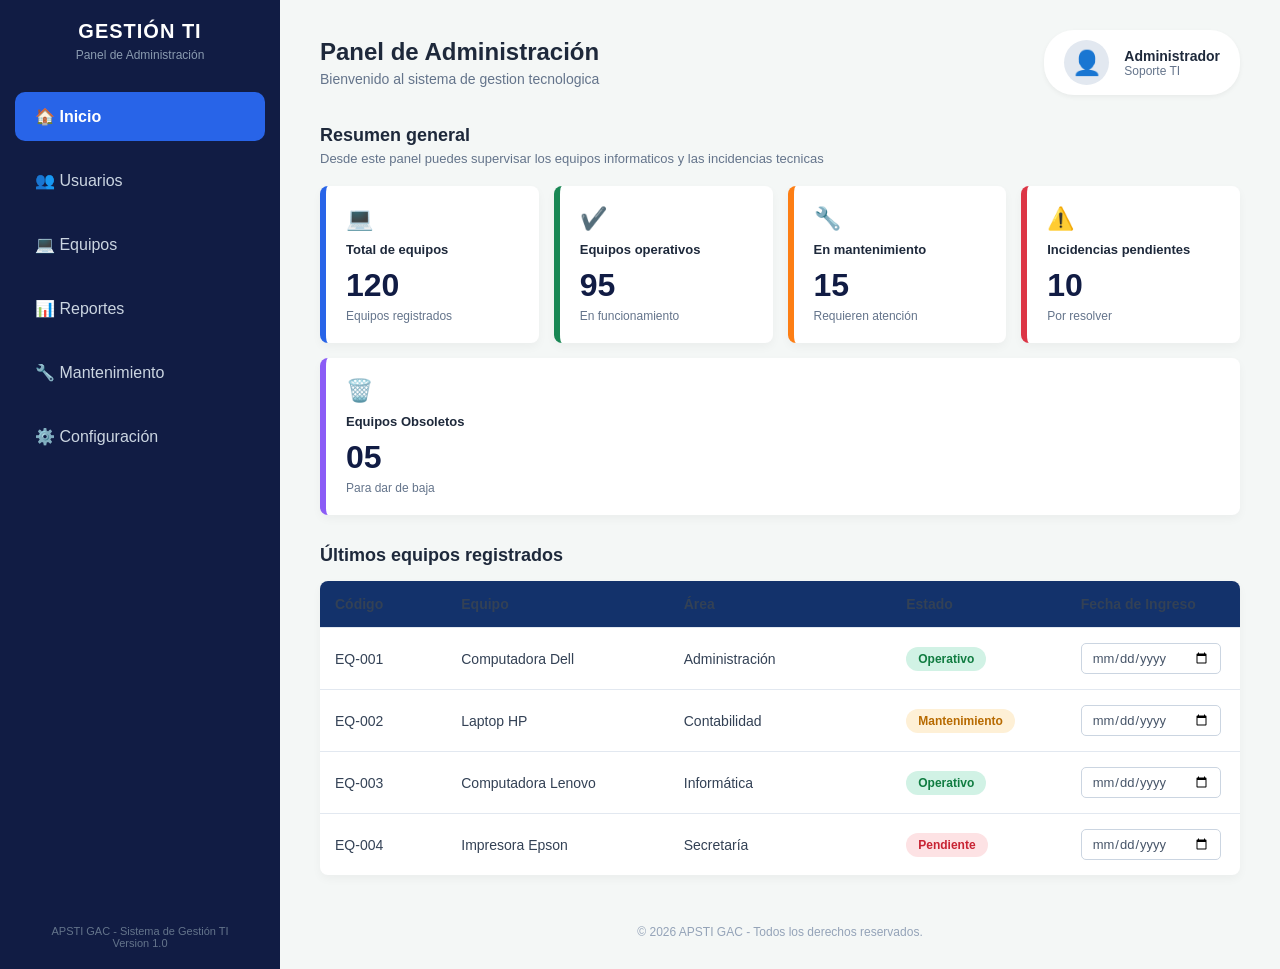
==== examen_19/11/2026/index.html @ 00951ed9 "Aqui presento mi examen practico conjuntamente con los archivos de la anterior clase" ====
<!DOCTYPE html>
<html lang="en">
<head>
    <meta charset="UTF-8">
    <meta name="viewport" content="width=device-width, initial-scale=1.0">
    <title>Examen practica 01</title>
    <link rel="stylesheet" href="style.css">
</head>
<body>
        <div class="dashboard">

        <!-- MENÚ LATERAL -->
        <aside class="sidebar">
            <div class="logo-area">
                <h2>GESTIÓN TI</h2>
                <p>Panel de Administración</p>
            </div>
            
            <nav class="menu">
                <a href="#" class="activo">🏠 Inicio</a>
                <a href="#">👥 Usuarios</a>
                <a href="#">💻 Equipos</a>
                <a href="#">📊 Reportes</a>
                <a href="#">🔧 Mantenimiento</a>
                <a href="#">⚙️ Configuración</a>
            </nav>

            <div class="sidebar-footer">
                <p>APSTI GAC - Sistema de Gestión TI</p>
                <p>Version 1.0</p>
            </div>
        </aside>

        <main class="contenido">
            
            <header class="header">
                <div class="titulos">
                    <h1>Panel de Administración</h1>
                    <p>Bienvenido al sistema de gestion tecnologica</p>
                </div>
                
                <div class="perfil-usuario">
                    <div class="avatar">👤</div>
                    <div class="info-usuario">
                        <span class="nombre">Administrador</span>
                        <span class="rol">Soporte TI</span>
                    </div>
                </div>
            </header>

            <section class="resumen">
                <h3>Resumen general</h3>
                <p class="subtitulo-seccion">Desde este panel puedes supervisar los equipos informaticos y las incidencias tecnicas</p>

                
                <div class="contenedor-tarjetas">
                    
                    <!-- Tarjeta 1 -->
                    <div class="tarjeta borde-azul">
                        <div class="icono">💻</div>
                        <p class="titulo">Total de equipos</p>
                        <p class="numero">120</p>
                        <p class="subtitulo">Equipos registrados</p>
                    </div>

                    <!-- Tarjeta 2 -->
                    <div class="tarjeta borde-verde">
                        <div class="icono">✔️</div>
                        <p class="titulo">Equipos operativos</p>
                        <p class="numero">95</p>
                        <p class="subtitulo">En funcionamiento</p>
                    </div>

                    <!-- Tarjeta 3 -->
                    <div class="tarjeta borde-naranja">
                        <div class="icono">🔧</div>
                        <p class="titulo">En mantenimiento</p>
                        <p class="numero">15</p>
                        <p class="subtitulo">Requieren atención</p>
                    </div>

                    <!-- Tarjeta 4 -->
                    <div class="tarjeta borde-rojo">
                        <div class="icono">⚠️</div>
                        <p class="titulo">Incidencias pendientes</p>
                        <p class="numero">10</p>
                        <p class="subtitulo">Por resolver</p>
                    </div>

                    <!-- NUEVA TARJETA MORADA -->
                    <div class="tarjeta borde-morado">
                        <div class="icono">🗑️</div>
                        <p class="titulo">Equipos Obsoletos</p>
                        <p class="numero">05</p>
                        <p class="subtitulo">Para dar de baja</p>
                    </div>

                </div>
            </section>

            <section class="seccion-tabla">
                <h3>Últimos equipos registrados</h3>
                
                <div class="contenedor-tabla">
                    
                    <div class="fila encabezado">
                        <div class="celda col-codigo">Código</div>
                        <div class="celda col-equipo">Equipo</div>
                        <div class="celda col-area">Área</div>
                        <div class="celda col-estado">Estado</div>
                        <div class="celda col-fecha">Fecha de Ingreso</div>
                    </div>

                    <!-- FILA 1 -->
                    <div class="fila">
                        <div class="celda col-codigo">EQ-001</div>
                        <div class="celda col-equipo">Computadora Dell</div>
                        <div class="celda col-area">Administración</div>
                        <div class="celda col-estado"><span class="badge estado-operativo">Operativo</span></div>
                        <!-- INPUT PARA FECHA -->
                        <div class="celda col-fecha"><input type="date" class="input-fecha"></div>
                    </div>

                    <!-- FILA 2 -->
                    <div class="fila">
                        <div class="celda col-codigo">EQ-002</div>
                        <div class="celda col-equipo">Laptop HP</div>
                        <div class="celda col-area">Contabilidad</div>
                        <div class="celda col-estado"><span class="badge estado-mantenimiento">Mantenimiento</span></div>
                        <div class="celda col-fecha"><input type="date" class="input-fecha"></div>
                    </div>

                    <!-- FILA 3 -->
                    <div class="fila">
                        <div class="celda col-codigo">EQ-003</div>
                        <div class="celda col-equipo">Computadora Lenovo</div>
                        <div class="celda col-area">Informática</div>
                        <div class="celda col-estado"><span class="badge estado-operativo">Operativo</span></div>
                        <div class="celda col-fecha"><input type="date" class="input-fecha"></div>
                    </div>

                    <!-- FILA 4 -->
                    <div class="fila">
                        <div class="celda col-codigo">EQ-004</div>
                        <div class="celda col-equipo">Impresora Epson</div>
                        <div class="celda col-area">Secretaría</div>
                        <div class="celda col-estado"><span class="badge estado-pendiente">Pendiente</span></div>
                        <div class="celda col-fecha"><input type="date" class="input-fecha"></div>
                    </div>

                </div>
            </section>

            <footer class="footer">
                <p>© 2026 APSTI GAC - Todos los derechos reservados.</p>
            </footer>

        </main>

    </div>




</body>
</html>
---- examen_19/11/2026/style.css ----
* {
    margin: 0;
    padding: 0;
    box-sizing: border-box;
}

body {
    font-family: Arial, Helvetica, sans-serif;
    background-color: #f4f7f6;
    color: #333;
}

.dashboard {
    display: flex;
    min-height: 100vh;
}


.sidebar {
    width: 280px;
    background-color: #111c44;
    display: flex;
    flex-direction: column;
    padding: 20px 15px;
    flex-shrink: 0;
}

.logo-area {
    color: white;
    margin-bottom: 30px;
    text-align: center;
}

.logo-area h2 {
    font-size: 20px;
    letter-spacing: 1px;
}

.logo-area p {
    font-size: 12px;
    color: #8a9bb0;
    margin-top: 5px;
}

.menu {
    display: flex;
    flex-direction: column;
    gap: 15px;
    flex: 1; /
}

.menu a {
    display: flex;
    align-items: center;
    gap: 15px;
    padding: 15px 20px;
    color: #cbd5e1;
    text-decoration: none;
    font-size: 16px;
    border-radius: 10px;
    transition: all 0.3s ease;
}

.menu a:hover {
    background-color: #1a2b5e;
    color: white;
}

.menu a.activo {
    background-color: #2864e8;
    color: white;
    font-weight: bold;
}

.sidebar-footer {
    color: #64748b;
    font-size: 11px;
    text-align: center;
    margin-top: 20px;
}

.contenido {
    flex: 1;
    padding: 30px 40px;
    display: flex;
    flex-direction: column;
    gap: 30px;
}

.header {
    display: flex;
    justify-content: space-between;
    align-items: center;
}

.titulos h1 {
    font-size: 24px;
    color: #1e293b;
}

.titulos p {
    font-size: 14px;
    color: #64748b;
    margin-top: 5px;
}

.perfil-usuario {
    display: flex;
    align-items: center;
    gap: 15px;
    background-color: white;
    padding: 10px 20px;
    border-radius: 30px;
    box-shadow: 0 2px 5px rgba(0,0,0,0.05);
}

.avatar {
    font-size: 24px;
    background-color: #e2e8f0;
    width: 45px;
    height: 45px;
    display: flex;
    align-items: center;
    justify-content: center;
    border-radius: 50%;
}

.info-usuario {
    display: flex;
    flex-direction: column;
}

.info-usuario .nombre {
    font-weight: bold;
    color: #1e293b;
    font-size: 14px;
}

.info-usuario .rol {
    font-size: 12px;
    color: #64748b;
}

.resumen h3, .seccion-tabla h3 {
    color: #1e293b;
    font-size: 18px;
    margin-bottom: 5px;
}

.subtitulo-seccion {
    font-size: 13px;
    color: #64748b;
    margin-bottom: 20px;
}

.contenedor-tarjetas {
    display: flex;
    gap: 15px;
    flex-wrap: wrap; 
}

.tarjeta {
    background-color: white;
    flex: 1; 
    min-width: 180px; 
    padding: 20px;
    border-radius: 8px;
    box-shadow: 0 4px 10px rgba(0,0,0,0.04);
    border-left: 6px solid transparent;
}

.borde-azul { border-left-color: #2864e8; }
.borde-verde { border-left-color: #198754; }
.borde-naranja { border-left-color: #fd7e14; }
.borde-rojo { border-left-color: #dc3545; }
.borde-morado { border-left-color: #8b5cf6; } 

.tarjeta .icono {
    font-size: 22px;
    margin-bottom: 10px;
}

.tarjeta .titulo {
    font-size: 13px;
    color: #1e293b;
    font-weight: bold;
    margin-bottom: 10px;
}

.tarjeta .numero {
    font-size: 32px;
    color: #111c44;
    font-weight: 800;
    margin-bottom: 5px;
}

.tarjeta .subtitulo {
    font-size: 12px;
    color: #64748b;
}

.contenedor-tabla {
    display: flex;
    flex-direction: column;
    background-color: white;
    border-radius: 8px;
    box-shadow: 0 4px 10px rgba(0,0,0,0.04);
    overflow: hidden;
    margin-top: 15px;
}


.fila {
    display: flex;
    border-bottom: 1px solid #e2e8f0;
    transition: background-color 0.2s;
}

.fila:last-child {
    border-bottom: none;
}

.fila:not(.encabezado):hover {
    background-color: #f8fafc;
}

.fila.encabezado {
    background-color: #13326b;
    color: white;
    font-weight: bold;
    font-size: 14px;
}

.celda {
    padding: 15px;
    display: flex;
    align-items: center;
    font-size: 14px;
    color: #334155;
}


.col-codigo { flex: 1; }
.col-equipo { flex: 2; }
.col-area { flex: 2; }
.col-estado { flex: 1.5; }
.col-fecha { flex: 1.5; } /* Nueva columna */

/* Estilo para el input de la fecha */
.input-fecha {
    padding: 6px 10px;
    border: 1px solid #cbd5e1;
    border-radius: 5px;
    font-family: inherit;
    font-size: 13px;
    color: #475569;
    outline: none;
    width: 100%;
    max-width: 140px;
}

.input-fecha:focus {
    border-color: #2864e8;
}

.badge {
    padding: 5px 12px;
    border-radius: 20px;
    font-size: 12px;
    font-weight: 600;
}

.estado-operativo {
    background-color: #d1f2e5;
    color: #107c41;
}

.estado-mantenimiento {
    background-color: #fef0d6;
    color: #b76a00;
}

.estado-pendiente {
    background-color: #fde2e4;
    color: #c82333;
}

.footer {
    text-align: center;
    font-size: 12px;
    color: #94a3b8;
    margin-top: auto;
    padding-top: 20px;
}
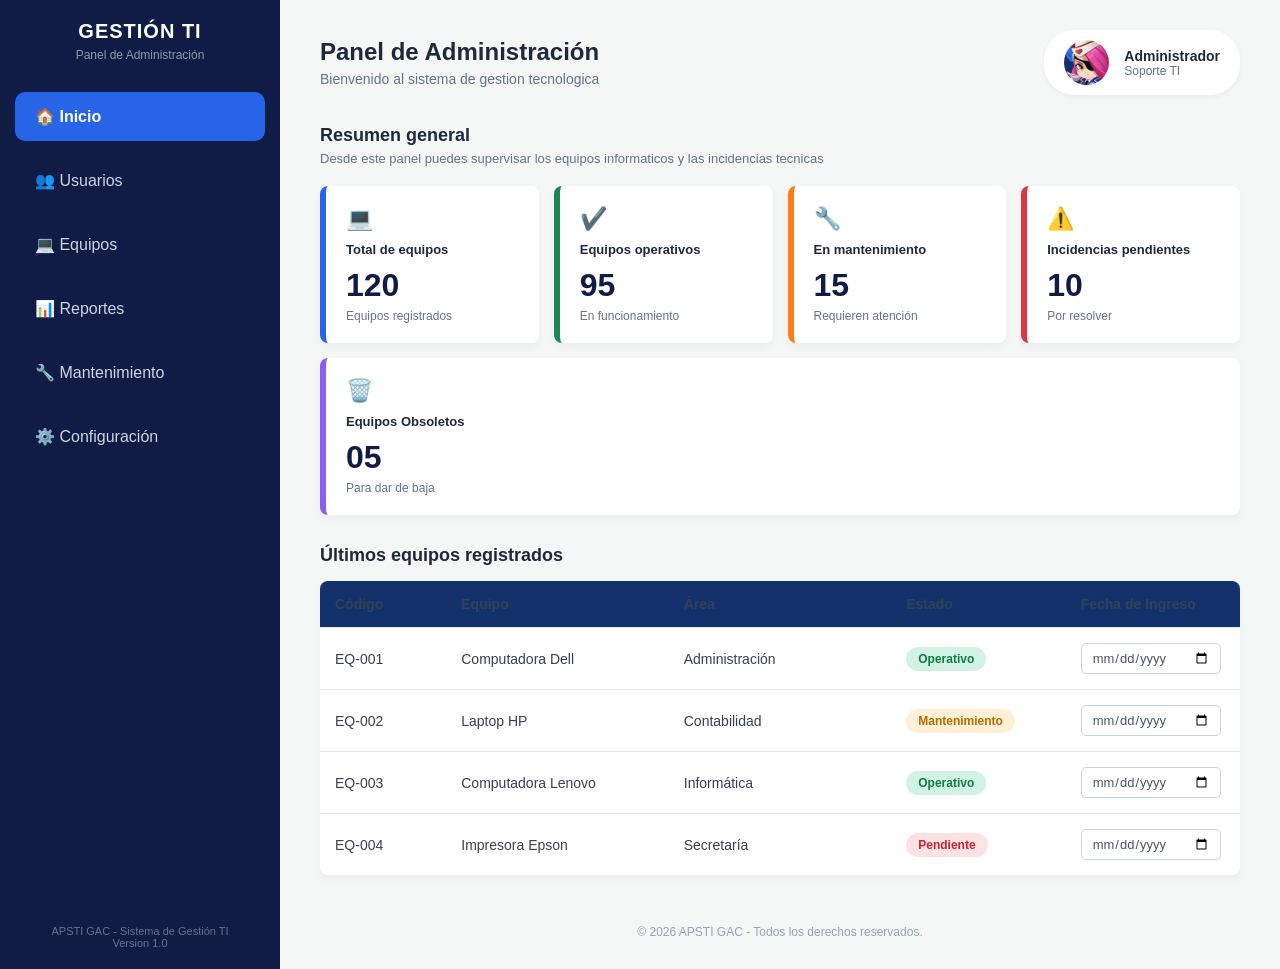
==== commit 2328de2f: "modifique el avatar y lo personalice un poco" ====
--- a/examen_19/11/2026/index.html
+++ b/examen_19/11/2026/index.html
@@ -40,7 +40,9 @@
                 </div>
                 
                 <div class="perfil-usuario">
-                    <div class="avatar">👤</div>
+                    <div class="avatar">
+                        <img src="avatar.jpeg" alt="avatar">
+                    </div>
                     <div class="info-usuario">
                         <span class="nombre">Administrador</span>
                         <span class="rol">Soporte TI</span>
@@ -117,7 +119,6 @@
                         <div class="celda col-equipo">Computadora Dell</div>
                         <div class="celda col-area">Administración</div>
                         <div class="celda col-estado"><span class="badge estado-operativo">Operativo</span></div>
-                        <!-- INPUT PARA FECHA -->
                         <div class="celda col-fecha"><input type="date" class="input-fecha"></div>
                     </div>
 
--- a/examen_19/11/2026/style.css
+++ b/examen_19/11/2026/style.css
@@ -114,7 +114,7 @@
     box-shadow: 0 2px 5px rgba(0,0,0,0.05);
 }
 
-.avatar {
+.avatar img {
     font-size: 24px;
     background-color: #e2e8f0;
     width: 45px;
@@ -239,14 +239,12 @@
     color: #334155;
 }
 
-
 .col-codigo { flex: 1; }
 .col-equipo { flex: 2; }
 .col-area { flex: 2; }
 .col-estado { flex: 1.5; }
-.col-fecha { flex: 1.5; } /* Nueva columna */
-
-/* Estilo para el input de la fecha */
+.col-fecha { flex: 1.5; } 
+
 .input-fecha {
     padding: 6px 10px;
     border: 1px solid #cbd5e1;
